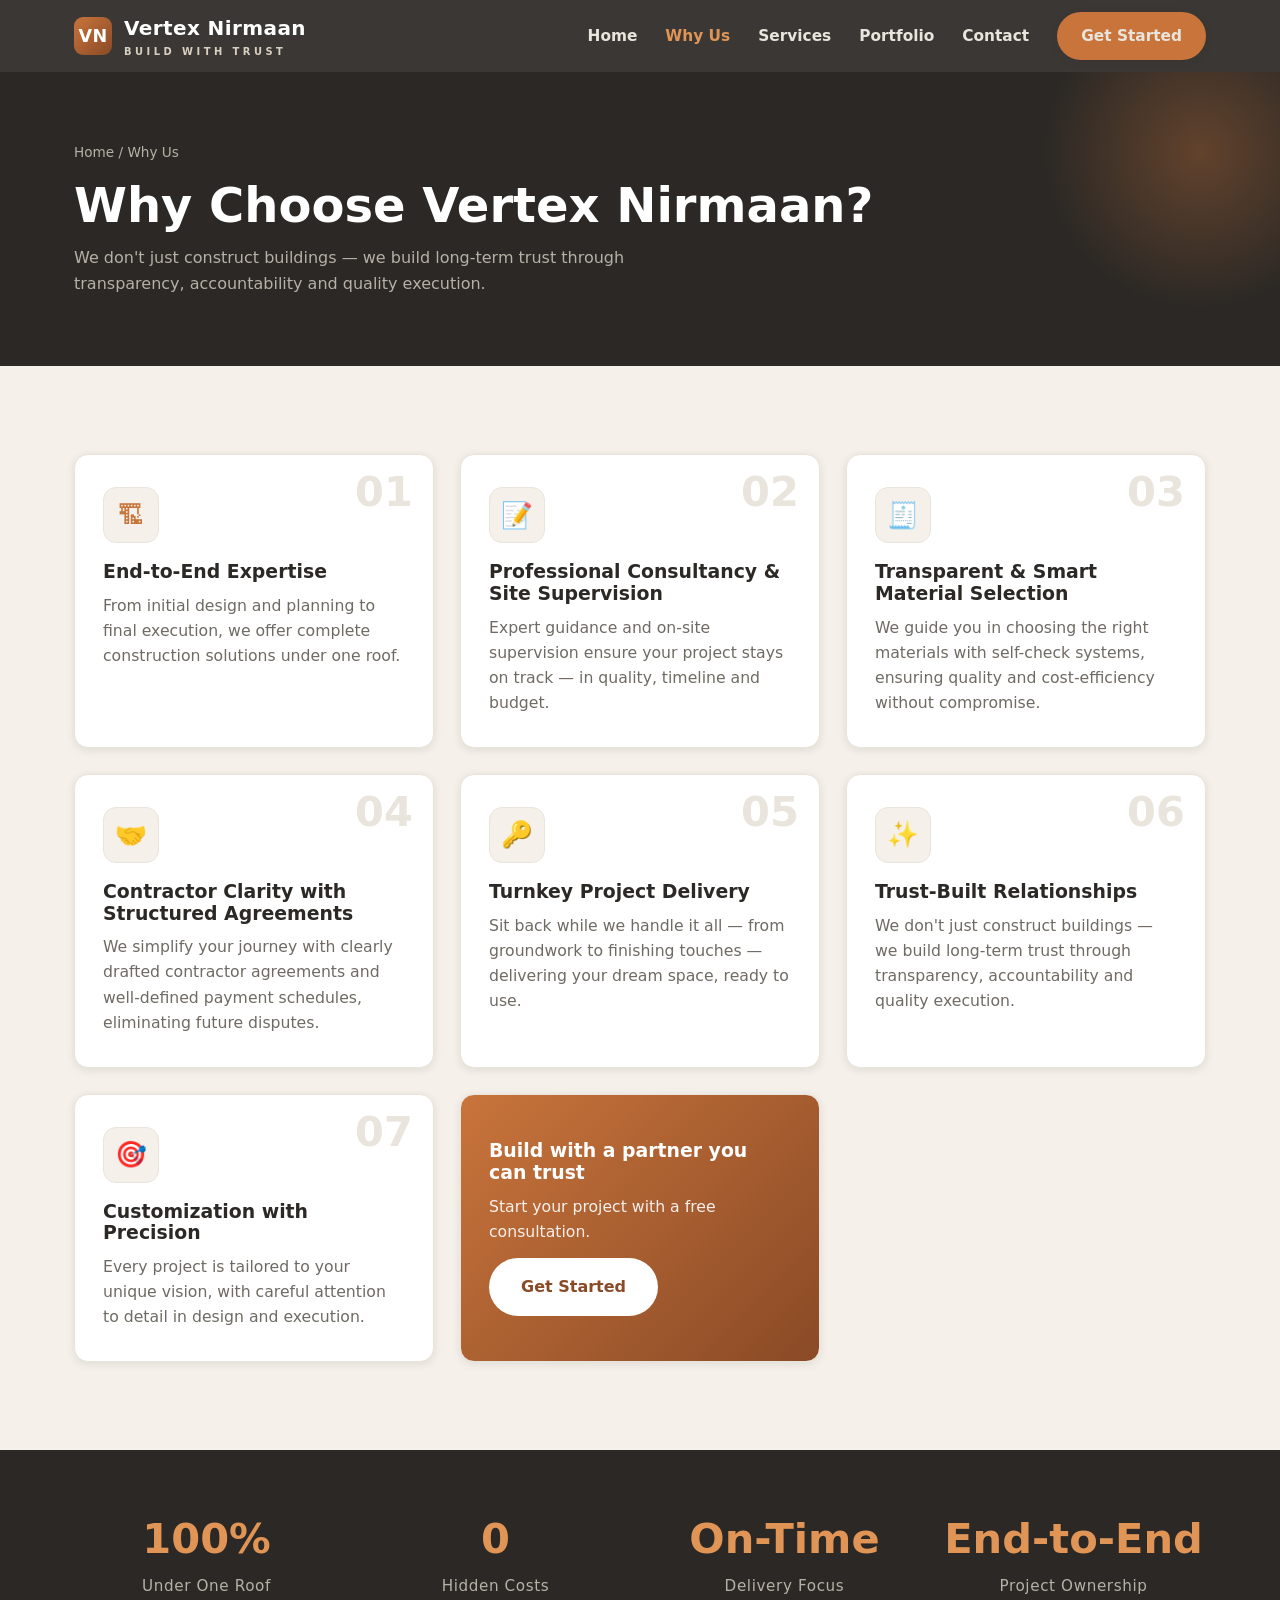
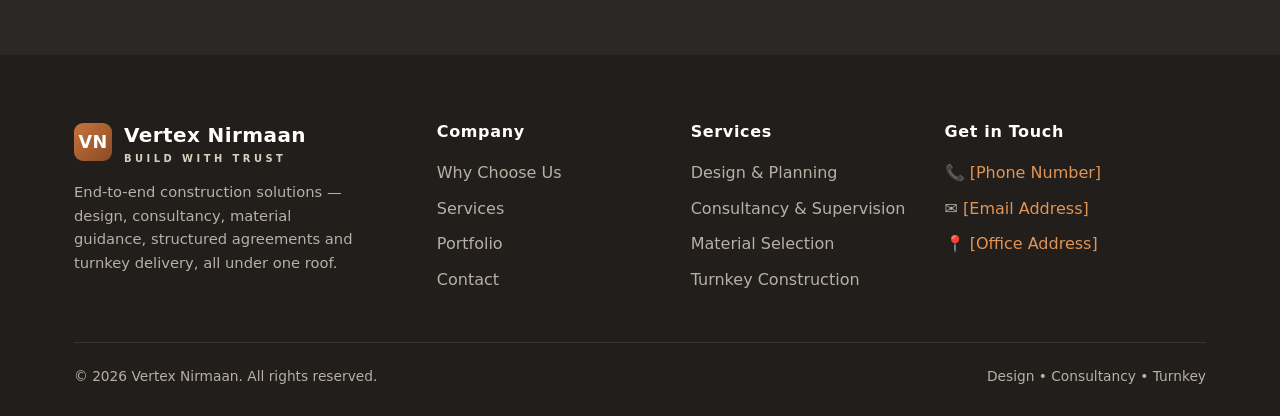
==== about.html @ 0f5bcd5d "Add files via upload" ====
<!DOCTYPE html>
<html lang="en">
<head>
<meta charset="UTF-8" />
<meta name="viewport" content="width=device-width, initial-scale=1.0" />
<title>Why Choose Us — Vertex Nirmaan</title>
<meta name="description" content="Why choose Vertex Nirmaan — end-to-end expertise, professional consultancy, transparent material selection, structured agreements, turnkey delivery, trust and precision." />
<link rel="stylesheet" href="style.css" />
</head>
<body>

<header class="nav">
  <div class="container nav__inner">
    <a class="brand" href="index.html"><span class="brand__mark">VN</span><span>Vertex Nirmaan<small>BUILD WITH TRUST</small></span></a>
    <button class="nav__toggle" aria-label="Toggle menu">&#9776;</button>
    <ul class="nav__links">
      <li><a href="index.html">Home</a></li>
      <li><a href="about.html">Why Us</a></li>
      <li><a href="services.html">Services</a></li>
      <li><a href="portfolio.html">Portfolio</a></li>
      <li><a href="contact.html">Contact</a></li>
      <li class="nav__cta-li"><a class="btn btn-primary nav__cta" href="#" data-open-enquiry>Get Started</a></li>
    </ul>
  </div>
</header>

<section class="page-hero">
  <div class="container">
    <div class="breadcrumb"><a href="index.html">Home</a> / Why Us</div>
    <h1>Why Choose Vertex Nirmaan?</h1>
    <p>We don't just construct buildings — we build long-term trust through transparency, accountability and quality execution.</p>
  </div>
</section>

<section class="section">
  <div class="container">
    <div class="grid grid-3">
      <div class="feature reveal"><span class="feature__num">01</span><div class="feature__icon">&#127959;</div><h3>End-to-End Expertise</h3><p>From initial design and planning to final execution, we offer complete construction solutions under one roof.</p></div>
      <div class="feature reveal"><span class="feature__num">02</span><div class="feature__icon">&#128221;</div><h3>Professional Consultancy &amp; Site Supervision</h3><p>Expert guidance and on-site supervision ensure your project stays on track — in quality, timeline and budget.</p></div>
      <div class="feature reveal"><span class="feature__num">03</span><div class="feature__icon">&#129534;</div><h3>Transparent &amp; Smart Material Selection</h3><p>We guide you in choosing the right materials with self-check systems, ensuring quality and cost-efficiency without compromise.</p></div>
      <div class="feature reveal"><span class="feature__num">04</span><div class="feature__icon">&#129309;</div><h3>Contractor Clarity with Structured Agreements</h3><p>We simplify your journey with clearly drafted contractor agreements and well-defined payment schedules, eliminating future disputes.</p></div>
      <div class="feature reveal"><span class="feature__num">05</span><div class="feature__icon">&#128273;</div><h3>Turnkey Project Delivery</h3><p>Sit back while we handle it all — from groundwork to finishing touches — delivering your dream space, ready to use.</p></div>
      <div class="feature reveal"><span class="feature__num">06</span><div class="feature__icon">&#10024;</div><h3>Trust-Built Relationships</h3><p>We don't just construct buildings — we build long-term trust through transparency, accountability and quality execution.</p></div>
      <div class="feature reveal"><span class="feature__num">07</span><div class="feature__icon">&#127919;</div><h3>Customization with Precision</h3><p>Every project is tailored to your unique vision, with careful attention to detail in design and execution.</p></div>
      <div class="feature reveal" style="background:linear-gradient(135deg,var(--clay),var(--rust));color:#fff;display:flex;flex-direction:column;justify-content:center;align-items:flex-start;">
        <h3 style="color:#fff;">Build with a partner you can trust</h3>
        <p style="color:rgba(255,255,255,.9);">Start your project with a free consultation.</p>
        <a class="btn" style="background:#fff;color:var(--rust);margin-top:14px;" href="#" data-open-enquiry>Get Started</a>
      </div>
    </div>
  </div>
</section>

<section class="section--tight band">
  <div class="container">
    <div class="stats">
      <div class="stat"><b>100%</b><span>Under One Roof</span></div>
      <div class="stat"><b>0</b><span>Hidden Costs</span></div>
      <div class="stat"><b>On-Time</b><span>Delivery Focus</span></div>
      <div class="stat"><b>End-to-End</b><span>Project Ownership</span></div>
    </div>
  </div>
</section>

<footer class="footer">
  <div class="container">
    <div class="footer__grid">
      <div class="footer__brand"><div class="brand" style="color:#fff;"><span class="brand__mark">VN</span><span style="color:#fff;">Vertex Nirmaan<small>BUILD WITH TRUST</small></span></div><p>End-to-end construction solutions — design, consultancy, material guidance, structured agreements and turnkey delivery, all under one roof.</p></div>
      <div><h4>Company</h4><ul><li><a href="about.html">Why Choose Us</a></li><li><a href="services.html">Services</a></li><li><a href="portfolio.html">Portfolio</a></li><li><a href="contact.html">Contact</a></li></ul></div>
      <div><h4>Services</h4><ul><li><a href="services.html">Design &amp; Planning</a></li><li><a href="services.html">Consultancy &amp; Supervision</a></li><li><a href="services.html">Material Selection</a></li><li><a href="services.html">Turnkey Construction</a></li></ul></div>
      <div><h4>Get in Touch</h4><ul><li>&#128222; <span class="placeholder-note">[Phone Number]</span></li><li>&#9993; <span class="placeholder-note">[Email Address]</span></li><li>&#128205; <span class="placeholder-note">[Office Address]</span></li></ul></div>
    </div>
    <div class="footer__bottom"><span>&copy; <span id="year">2026</span> Vertex Nirmaan. All rights reserved.</span><span>Design • Consultancy • Turnkey</span></div>
  </div>
</footer>

<div class="modal" id="enquiry-modal" role="dialog" aria-modal="true">
  <div class="modal__backdrop" data-close-modal></div>
  <div class="modal__card">
    <div class="modal__head"><button class="modal__close" data-close-modal aria-label="Close">&times;</button><h3>Start Your Project</h3><p>Fill in your details and we'll get back to you shortly.</p></div>
    <form class="form" novalidate>
      <div class="row"><div class="field"><label>Full Name *</label><input type="text" required placeholder="Your name" /></div><div class="field"><label>Phone *</label><input type="tel" required placeholder="Mobile number" /></div></div>
      <div class="field"><label>Email</label><input type="email" placeholder="you@example.com" /></div>
      <div class="row"><div class="field"><label>Service Required *</label><select required><option value="">Select a service</option><option>Design &amp; Planning</option><option>Consultancy &amp; Supervision</option><option>Material Selection &amp; Self-check</option><option>Contractor Agreement &amp; Scheduling</option><option>Turnkey Construction</option></select></div><div class="field"><label>Location / City</label><input type="text" placeholder="Project location" /></div></div>
      <div class="field"><label>Project Details</label><textarea placeholder="Tell us about your plot size, budget range, timeline or any specific requirement…"></textarea></div>
      <button type="submit" class="btn btn-primary">Submit Enquiry</button>
    </form>
    <div class="form__success"><div class="tick">&#10003;</div><h3>Thank you!</h3><p style="color:var(--concrete-500);margin-top:8px;">Your enquiry has been received. Our team will contact you soon.<br><small>(Demo form — connect to email/CRM for live submissions.)</small></p><button class="btn btn-outline" style="margin-top:18px;" data-close-modal>Close</button></div>
  </div>
</div>

<script src="script.js"></script>
</body>
</html>
---- style.css ----
/* ===========================================================
   Vertex Nirmaan — Earthy / Concrete theme
   Shared stylesheet
   =========================================================== */

:root {
  --concrete-900: #2b2825;
  --concrete-800: #3a3733;
  --concrete-700: #4d4945;
  --concrete-500: #6f6a63;
  --concrete-300: #b7b0a6;
  --concrete-100: #e9e4dc;
  --concrete-50:  #f5f1ea;
  --sand:         #d9cfc0;
  --clay:         #c8743b;   /* primary accent (orange-brown) */
  --clay-dark:    #a85c2a;
  --clay-light:   #e09556;
  --rust:         #8a4a26;
  --ink:          #211e1b;
  --white:        #ffffff;

  --shadow-sm: 0 2px 8px rgba(33,30,27,.10);
  --shadow-md: 0 10px 30px rgba(33,30,27,.16);
  --shadow-lg: 0 24px 60px rgba(33,30,27,.24);

  --radius: 14px;
  --maxw: 1180px;
  --font: "Segoe UI", system-ui, -apple-system, "Helvetica Neue", Arial, sans-serif;
}

* { box-sizing: border-box; margin: 0; padding: 0; }

html { scroll-behavior: smooth; }

body {
  font-family: var(--font);
  color: var(--concrete-900);
  background: var(--concrete-50);
  line-height: 1.6;
  -webkit-font-smoothing: antialiased;
}

img { display: block; max-width: 100%; }

a { color: inherit; text-decoration: none; }

.container { width: 100%; max-width: var(--maxw); margin: 0 auto; padding: 0 24px; }

.section { padding: 88px 0; }
.section--tight { padding: 56px 0; }

.eyebrow {
  display: inline-block;
  font-size: .8rem;
  letter-spacing: .22em;
  text-transform: uppercase;
  color: var(--clay);
  font-weight: 700;
  margin-bottom: 14px;
}

h1, h2, h3 { line-height: 1.15; font-weight: 800; color: var(--concrete-900); }
h2.section-title { font-size: clamp(1.8rem, 3.4vw, 2.7rem); margin-bottom: 16px; }
.section-intro { max-width: 640px; color: var(--concrete-500); font-size: 1.05rem; margin-bottom: 48px; }
.center { text-align: center; }
.center .section-intro { margin-left: auto; margin-right: auto; }

/* ---------- Buttons ---------- */
.btn {
  display: inline-flex; align-items: center; gap: 10px;
  padding: 14px 30px; border-radius: 999px;
  font-weight: 700; font-size: 1rem; cursor: pointer;
  border: 2px solid transparent; transition: .25s ease;
}
.btn-primary { background: var(--clay); color: #fff; box-shadow: var(--shadow-sm); }
.btn-primary:hover { background: var(--clay-dark); transform: translateY(-2px); box-shadow: var(--shadow-md); }
.btn-ghost { background: transparent; color: #fff; border-color: rgba(255,255,255,.7); }
.btn-ghost:hover { background: rgba(255,255,255,.14); }
.btn-outline { background: transparent; color: var(--clay-dark); border-color: var(--clay); }
.btn-outline:hover { background: var(--clay); color: #fff; }

/* ---------- Navbar ---------- */
.nav {
  position: sticky; top: 0; z-index: 100;
  background: rgba(43,40,37,.92);
  backdrop-filter: blur(10px);
  color: #fff;
}
.nav__inner { display: flex; align-items: center; justify-content: space-between; height: 72px; }
.brand { display: flex; align-items: center; gap: 12px; font-weight: 800; font-size: 1.25rem; letter-spacing: .02em; }
.brand__mark {
  width: 38px; height: 38px; border-radius: 9px;
  background: linear-gradient(135deg, var(--clay), var(--rust));
  display: grid; place-items: center; color: #fff; font-weight: 900; font-size: 1.1rem;
}
.brand span small { display: block; font-size: .62rem; letter-spacing: .35em; color: var(--sand); font-weight: 600; }
.nav__links { display: flex; align-items: center; gap: 28px; list-style: none; }
.nav__links a { font-weight: 600; font-size: .96rem; color: var(--concrete-100); transition: color .2s; }
.nav__links a:hover, .nav__links a.active { color: var(--clay-light); }
.nav__cta { padding: 10px 22px; font-size: .92rem; }
.nav__toggle { display: none; background: none; border: 0; color: #fff; font-size: 1.6rem; cursor: pointer; }

/* ---------- Hero carousel ---------- */
.hero { position: relative; }
.carousel { position: relative; height: 86vh; min-height: 540px; overflow: hidden; }
.slide {
  position: absolute; inset: 0; opacity: 0; visibility: hidden;
  transition: opacity .8s ease;
  display: flex; align-items: center;
  background-size: cover; background-position: center;
}
.slide.active { opacity: 1; visibility: visible; }
.slide::after { content: ""; position: absolute; inset: 0; background: linear-gradient(90deg, rgba(33,30,27,.82) 0%, rgba(33,30,27,.55) 45%, rgba(33,30,27,.2) 100%); }
.slide__content { position: relative; z-index: 2; color: #fff; max-width: 640px; }
.slide__tag { display:inline-block; background: var(--clay); padding: 7px 16px; border-radius: 999px; font-size:.8rem; letter-spacing:.12em; text-transform: uppercase; font-weight:700; margin-bottom: 20px; }
.slide__content h1 { font-size: clamp(2.1rem, 5vw, 3.6rem); color: #fff; margin-bottom: 18px; }
.slide__content p { font-size: 1.15rem; color: var(--concrete-100); margin-bottom: 30px; }
.hero__actions { display: flex; gap: 14px; flex-wrap: wrap; }

/* carousel controls */
.carousel__arrow {
  position: absolute; top: 50%; transform: translateY(-50%); z-index: 5;
  width: 52px; height: 52px; border-radius: 50%; border: 0; cursor: pointer;
  background: rgba(255,255,255,.18); color: #fff; font-size: 1.4rem;
  backdrop-filter: blur(4px); transition: background .2s;
}
.carousel__arrow:hover { background: var(--clay); }
.carousel__arrow.prev { left: 24px; }
.carousel__arrow.next { right: 24px; }
.carousel__dots { position: absolute; bottom: 26px; left: 50%; transform: translateX(-50%); z-index: 5; display: flex; gap: 12px; }
.carousel__dots button { width: 13px; height: 13px; border-radius: 50%; border: 2px solid #fff; background: transparent; cursor: pointer; transition: .2s; }
.carousel__dots button.active { background: var(--clay); border-color: var(--clay); transform: scale(1.15); }

/* ---------- Why Choose Us cards ---------- */
.grid { display: grid; gap: 26px; }
.grid-3 { grid-template-columns: repeat(3, 1fr); }
.grid-2 { grid-template-columns: repeat(2, 1fr); }

.feature {
  background: #fff; border-radius: var(--radius); padding: 32px 28px;
  box-shadow: var(--shadow-sm); border: 1px solid var(--concrete-100);
  transition: transform .25s, box-shadow .25s; position: relative; overflow: hidden;
}
.feature::before { content: ""; position: absolute; left: 0; top: 0; height: 4px; width: 0; background: var(--clay); transition: width .3s; }
.feature:hover { transform: translateY(-6px); box-shadow: var(--shadow-md); }
.feature:hover::before { width: 100%; }
.feature__icon {
  width: 56px; height: 56px; border-radius: 13px; display: grid; place-items: center;
  background: var(--concrete-50); color: var(--clay); margin-bottom: 18px;
  font-size: 1.6rem; border: 1px solid var(--concrete-100);
}
.feature h3 { font-size: 1.18rem; margin-bottom: 10px; }
.feature p { color: var(--concrete-500); font-size: .98rem; }
.feature__num { position: absolute; right: 20px; top: 16px; font-size: 2.6rem; font-weight: 900; color: var(--concrete-100); line-height: 1; }

/* ---------- Services ---------- */
.service-card {
  display: flex; gap: 22px; align-items: flex-start;
  background: #fff; border-radius: var(--radius); padding: 30px;
  box-shadow: var(--shadow-sm); border: 1px solid var(--concrete-100);
  transition: transform .25s, box-shadow .25s;
}
.service-card:hover { transform: translateY(-5px); box-shadow: var(--shadow-md); }
.service-card .letter {
  flex: 0 0 auto; width: 54px; height: 54px; border-radius: 12px;
  background: linear-gradient(135deg, var(--clay), var(--rust)); color: #fff;
  display: grid; place-items: center; font-weight: 900; font-size: 1.3rem; text-transform: uppercase;
}
.service-card h3 { font-size: 1.2rem; margin-bottom: 8px; }
.service-card p { color: var(--concrete-500); }

/* big service blocks (services page) */
.service-block { display: grid; grid-template-columns: 1.1fr 1fr; gap: 40px; align-items: center; margin-bottom: 64px; }
.service-block:nth-child(even) .service-block__media { order: -1; }
.service-block__media {
  border-radius: var(--radius); min-height: 280px; box-shadow: var(--shadow-md);
  background-size: cover; background-position: center; position: relative; overflow: hidden;
}
.service-block__media .ph-label { position:absolute; bottom:14px; left:14px; background: rgba(33,30,27,.7); color:#fff; padding:6px 12px; border-radius:8px; font-size:.78rem; letter-spacing:.08em; }
.service-block h3 { font-size: 1.7rem; margin-bottom: 14px; }
.service-block ul { list-style: none; margin-top: 16px; }
.service-block li { padding-left: 28px; position: relative; margin-bottom: 10px; color: var(--concrete-700); }
.service-block li::before { content: "✓"; position: absolute; left: 0; color: var(--clay); font-weight: 900; }

/* ---------- Portfolio ---------- */
.portfolio-grid { display: grid; grid-template-columns: repeat(3, 1fr); gap: 22px; }
.project {
  border-radius: var(--radius); overflow: hidden; box-shadow: var(--shadow-sm);
  background: #fff; position: relative; transition: transform .25s, box-shadow .25s;
}
.project:hover { transform: translateY(-5px); box-shadow: var(--shadow-md); }
.project__img { height: 220px; background-size: cover; background-position: center; position: relative; }
.project__img::after { content:""; position:absolute; inset:0; background: linear-gradient(to top, rgba(33,30,27,.55), transparent 55%); }
.project__body { padding: 20px 22px; }
.project__tag { font-size:.74rem; letter-spacing:.12em; text-transform: uppercase; color: var(--clay); font-weight:700; }
.project__body h3 { font-size: 1.12rem; margin: 6px 0; }
.project__body p { color: var(--concrete-500); font-size: .93rem; }
.project__meta { display:flex; gap:18px; margin-top:14px; font-size:.85rem; color: var(--concrete-500); }
.project__meta b { color: var(--concrete-800); }

/* ---------- Stats band ---------- */
.band { background: var(--concrete-900); color: #fff; }
.stats { display: grid; grid-template-columns: repeat(4,1fr); gap: 24px; text-align:center; }
.stat b { display:block; font-size: 2.6rem; color: var(--clay-light); font-weight: 900; }
.stat span { color: var(--concrete-300); font-size: .95rem; letter-spacing: .04em; }

/* ---------- CTA strip ---------- */
.cta-strip { background: linear-gradient(120deg, var(--rust), var(--clay)); color:#fff; border-radius: var(--radius); padding: 48px; text-align:center; box-shadow: var(--shadow-md); }
.cta-strip h2 { color:#fff; font-size: clamp(1.6rem,3vw,2.3rem); margin-bottom: 12px; }
.cta-strip p { color: rgba(255,255,255,.9); margin-bottom: 26px; }
.cta-strip .btn-primary { background:#fff; color: var(--rust); }
.cta-strip .btn-primary:hover { background: var(--concrete-900); color:#fff; }

/* ---------- Footer ---------- */
.footer { background: var(--ink); color: var(--concrete-300); padding: 64px 0 28px; }
.footer__grid { display:grid; grid-template-columns: 1.5fr 1fr 1fr 1.2fr; gap: 36px; }
.footer h4 { color:#fff; font-size: 1rem; margin-bottom: 16px; letter-spacing:.04em; }
.footer ul { list-style:none; }
.footer li { margin-bottom: 10px; }
.footer a:hover { color: var(--clay-light); }
.footer__brand p { margin-top: 14px; max-width: 280px; font-size: .92rem; }
.footer__bottom { border-top: 1px solid rgba(255,255,255,.1); margin-top: 40px; padding-top: 22px; display:flex; justify-content: space-between; flex-wrap: wrap; gap: 10px; font-size:.86rem; }
.placeholder-note { color: var(--clay-light); }

/* ---------- Modal / Enquiry form ---------- */
.modal { position: fixed; inset: 0; z-index: 200; display: none; align-items: center; justify-content: center; padding: 20px; }
.modal.open { display: flex; }
.modal__backdrop { position:absolute; inset:0; background: rgba(33,30,27,.66); backdrop-filter: blur(3px); }
.modal__card { position: relative; background:#fff; border-radius: var(--radius); width: 100%; max-width: 560px; max-height: 92vh; overflow-y: auto; box-shadow: var(--shadow-lg); animation: pop .3s ease; }
@keyframes pop { from { transform: translateY(20px) scale(.97); opacity:0; } to { transform: none; opacity:1; } }
.modal__head { background: linear-gradient(120deg, var(--concrete-900), var(--rust)); color:#fff; padding: 26px 30px; border-radius: var(--radius) var(--radius) 0 0; }
.modal__head h3 { color:#fff; font-size: 1.5rem; }
.modal__head p { color: var(--concrete-100); font-size:.95rem; margin-top: 4px; }
.modal__close { position:absolute; top:16px; right:18px; background: rgba(255,255,255,.18); border:0; color:#fff; width:36px; height:36px; border-radius:50%; font-size:1.3rem; cursor:pointer; }
.modal__close:hover { background: rgba(255,255,255,.32); }
.form { padding: 28px 30px 32px; }
.form .row { display:grid; grid-template-columns: 1fr 1fr; gap: 16px; }
.field { margin-bottom: 16px; }
.field label { display:block; font-weight:600; font-size:.9rem; margin-bottom: 6px; color: var(--concrete-800); }
.field input, .field select, .field textarea {
  width:100%; padding: 12px 14px; border-radius: 10px; border:1px solid var(--concrete-300);
  font-family: inherit; font-size: .96rem; background: var(--concrete-50); transition: border .2s, box-shadow .2s;
}
.field input:focus, .field select:focus, .field textarea:focus { outline:0; border-color: var(--clay); box-shadow: 0 0 0 3px rgba(200,116,59,.18); background:#fff; }
.field textarea { resize: vertical; min-height: 90px; }
.form .btn-primary { width: 100%; justify-content: center; margin-top: 6px; }
.form__success { display:none; padding: 30px; text-align:center; }
.form__success.show { display:block; }
.form__success .tick { width:64px; height:64px; border-radius:50%; background: var(--clay); color:#fff; display:grid; place-items:center; font-size:2rem; margin: 0 auto 16px; }

/* ---------- Page hero (inner pages) ---------- */
.page-hero { background: var(--concrete-900); color:#fff; padding: 70px 0; position: relative; overflow:hidden; }
.page-hero::after { content:""; position:absolute; right:-80px; top:-80px; width:320px; height:320px; border-radius:50%; background: radial-gradient(circle, rgba(200,116,59,.35), transparent 70%); }
.page-hero h1 { color:#fff; font-size: clamp(2rem,4vw,3rem); position: relative; }
.page-hero p { color: var(--concrete-300); max-width: 560px; margin-top: 12px; position: relative; }
.breadcrumb { font-size:.85rem; color: var(--concrete-300); margin-bottom: 14px; position: relative; }
.breadcrumb a:hover { color: var(--clay-light); }

/* ---------- Reveal animation ---------- */
.reveal { opacity: 0; transform: translateY(24px); transition: opacity .6s ease, transform .6s ease; }
.reveal.in { opacity: 1; transform: none; }

/* ---------- Responsive ---------- */
@media (max-width: 940px) {
  .grid-3, .portfolio-grid, .stats { grid-template-columns: repeat(2,1fr); }
  .footer__grid { grid-template-columns: 1fr 1fr; }
  .service-block { grid-template-columns: 1fr; }
  .service-block:nth-child(even) .service-block__media { order: 0; }
}
@media (max-width: 720px) {
  .nav__links {
    position: absolute; top: 72px; left: 0; right: 0; flex-direction: column;
    background: var(--concrete-900); padding: 18px 24px; gap: 16px; display: none;
  }
  .nav__links.open { display: flex; }
  .nav__toggle { display: block; }
  .nav__cta-li { width: 100%; }
  .nav__cta { width: 100%; justify-content: center; }
  .grid-3, .grid-2, .portfolio-grid, .stats, .footer__grid, .form .row { grid-template-columns: 1fr; }
  .section { padding: 60px 0; }
  .carousel { height: 78vh; }
  .cta-strip { padding: 36px 24px; }
}
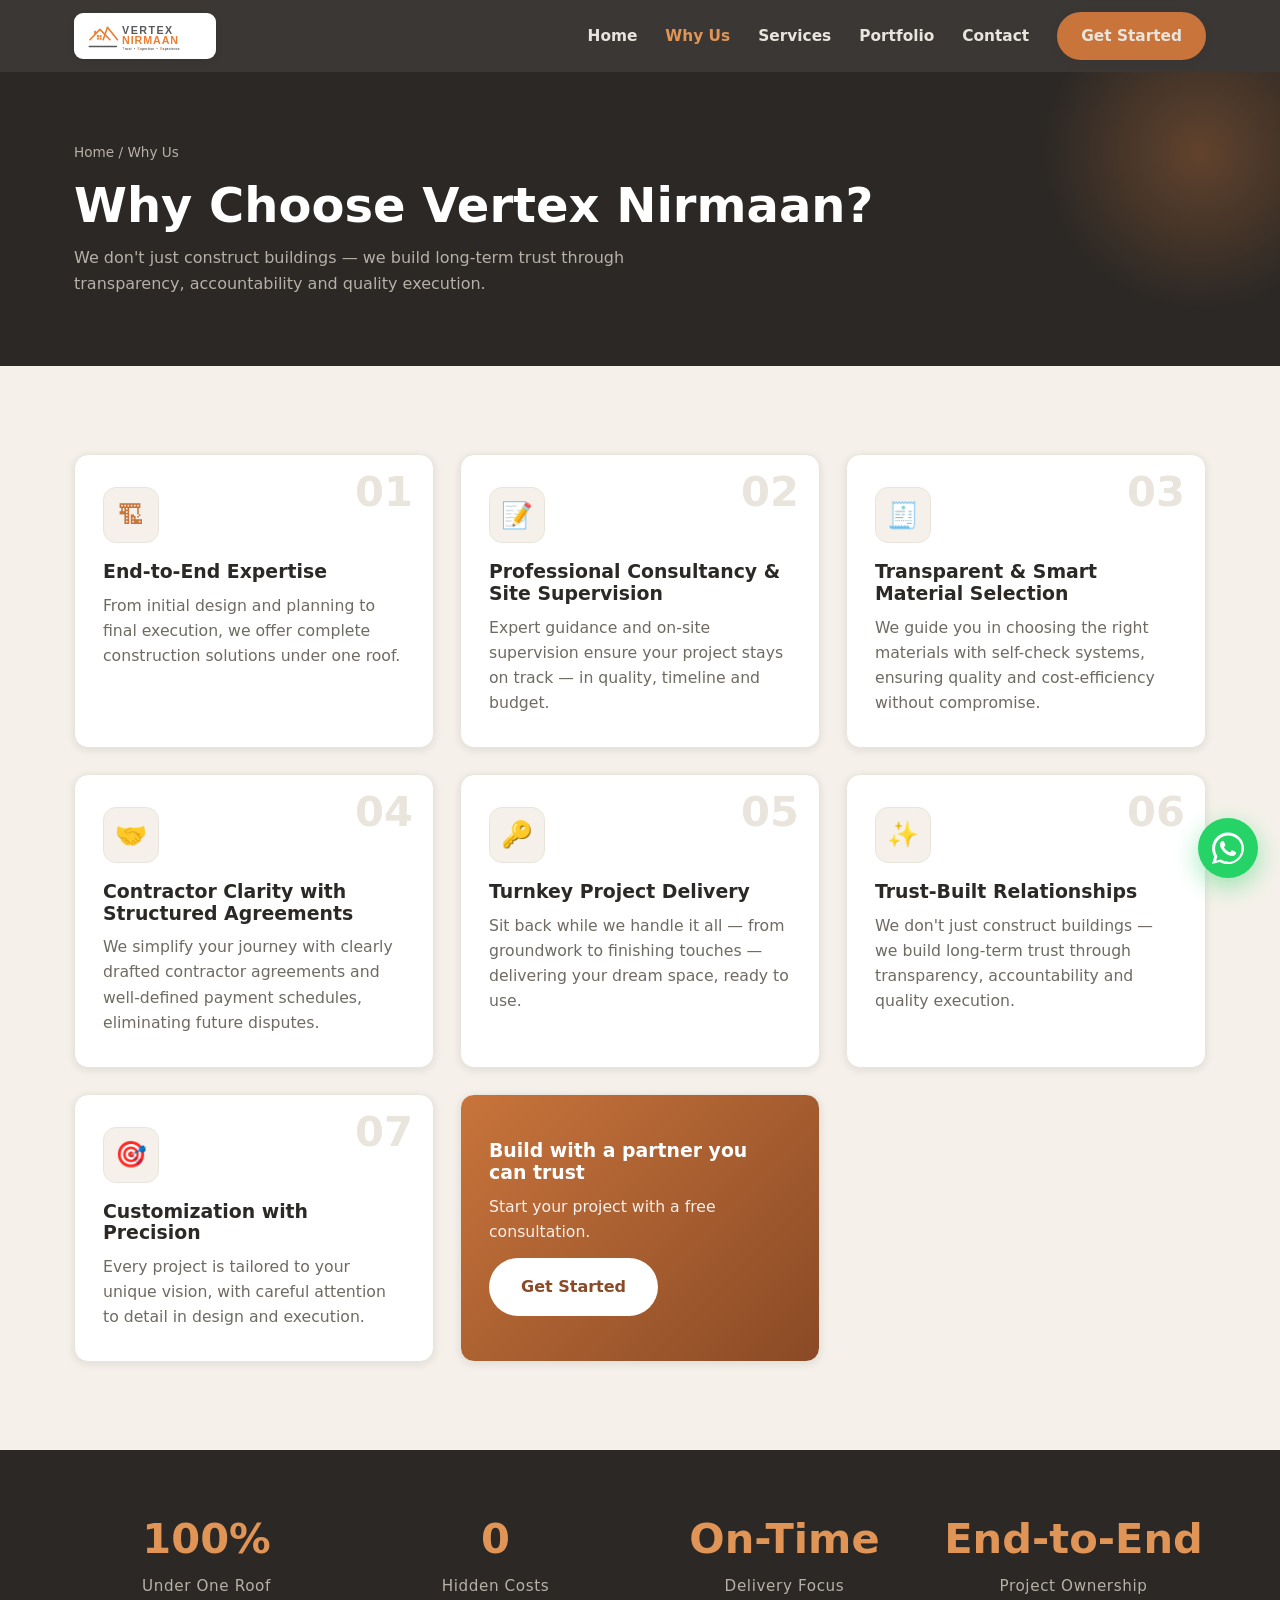
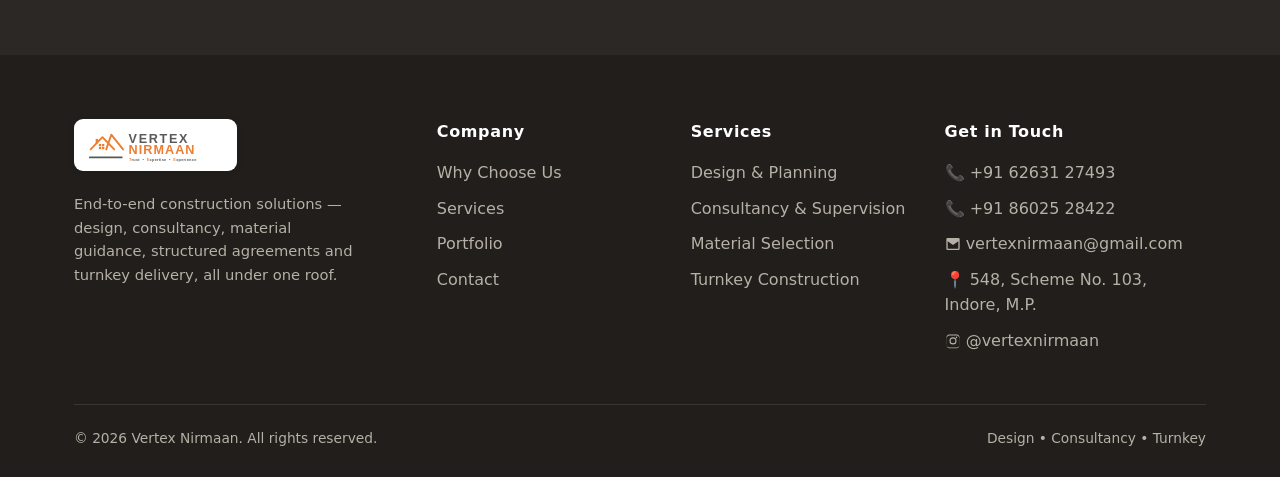
==== commit 870ac5e9: "Add files via upload" ====
--- a/about.html
+++ b/about.html
@@ -5,13 +5,14 @@
 <meta name="viewport" content="width=device-width, initial-scale=1.0" />
 <title>Why Choose Us — Vertex Nirmaan</title>
 <meta name="description" content="Why choose Vertex Nirmaan — end-to-end expertise, professional consultancy, transparent material selection, structured agreements, turnkey delivery, trust and precision." />
+<link rel="icon" href="logo.svg" type="image/svg+xml" />
 <link rel="stylesheet" href="style.css" />
 </head>
 <body>
 
 <header class="nav">
   <div class="container nav__inner">
-    <a class="brand" href="index.html"><span class="brand__mark">VN</span><span>Vertex Nirmaan<small>BUILD WITH TRUST</small></span></a>
+    <a class="brand" href="index.html"><img src="logo.svg" alt="Vertex Nirmaan — Trust • Expertise • Experience" class="brand__logo" /></a>
     <button class="nav__toggle" aria-label="Toggle menu">&#9776;</button>
     <ul class="nav__links">
       <li><a href="index.html">Home</a></li>
@@ -65,10 +66,10 @@
 <footer class="footer">
   <div class="container">
     <div class="footer__grid">
-      <div class="footer__brand"><div class="brand" style="color:#fff;"><span class="brand__mark">VN</span><span style="color:#fff;">Vertex Nirmaan<small>BUILD WITH TRUST</small></span></div><p>End-to-end construction solutions — design, consultancy, material guidance, structured agreements and turnkey delivery, all under one roof.</p></div>
+      <div class="footer__brand"><div class="brand brand--footer"><img src="logo.svg" alt="Vertex Nirmaan" class="brand__logo" /></div><p>End-to-end construction solutions — design, consultancy, material guidance, structured agreements and turnkey delivery, all under one roof.</p></div>
       <div><h4>Company</h4><ul><li><a href="about.html">Why Choose Us</a></li><li><a href="services.html">Services</a></li><li><a href="portfolio.html">Portfolio</a></li><li><a href="contact.html">Contact</a></li></ul></div>
       <div><h4>Services</h4><ul><li><a href="services.html">Design &amp; Planning</a></li><li><a href="services.html">Consultancy &amp; Supervision</a></li><li><a href="services.html">Material Selection</a></li><li><a href="services.html">Turnkey Construction</a></li></ul></div>
-      <div><h4>Get in Touch</h4><ul><li>&#128222; <span class="placeholder-note">[Phone Number]</span></li><li>&#9993; <span class="placeholder-note">[Email Address]</span></li><li>&#128205; <span class="placeholder-note">[Office Address]</span></li></ul></div>
+      <div><h4>Get in Touch</h4><ul class="footer__contact"><li>&#128222; <a href="tel:+916263127493">+91 62631 27493</a></li><li>&#128222; <a href="tel:+918602528422">+91 86025 28422</a></li><li><svg viewBox="0 0 24 24" width="16" height="16" fill="currentColor" style="vertical-align:-3px" aria-hidden="true"><path d="M2 5a2 2 0 0 1 2-2h16a2 2 0 0 1 2 2v14a2 2 0 0 1-2 2H4a2 2 0 0 1-2-2V5zm2 .4V5h16v.4l-8 5.6L4 5.4zM20 7.85l-7.43 5.2a1 1 0 0 1-1.14 0L4 7.85V19h16V7.85z"/></svg> <a href="mailto:vertexnirmaan@gmail.com">vertexnirmaan@gmail.com</a></li><li>&#128205; 548, Scheme No. 103, Indore, M.P.</li><li><svg viewBox="0 0 24 24" width="16" height="16" fill="currentColor" style="vertical-align:-3px" aria-hidden="true"><path d="M12 2.16c3.2 0 3.58.01 4.85.07 1.17.05 1.8.25 2.23.41.56.22.96.48 1.38.9.42.42.68.82.9 1.38.16.42.36 1.06.41 2.23.06 1.27.07 1.65.07 4.85s-.01 3.58-.07 4.85c-.05 1.17-.25 1.8-.41 2.23-.22.56-.48.96-.9 1.38-.42.42-.82.68-1.38.9-.42.16-1.06.36-2.23.41-1.27.06-1.65.07-4.85.07s-3.58-.01-4.85-.07c-1.17-.05-1.8-.25-2.23-.41a3.7 3.7 0 0 1-1.38-.9 3.7 3.7 0 0 1-.9-1.38c-.16-.42-.36-1.06-.41-2.23C2.17 15.58 2.16 15.2 2.16 12s.01-3.58.07-4.85c.05-1.17.25-1.8.41-2.23.22-.56.48-.96.9-1.38.42-.42.82-.68 1.38-.9.42-.16 1.06-.36 2.23-.41C8.42 2.17 8.8 2.16 12 2.16zm0 1.62c-3.15 0-3.5.01-4.74.07-1.14.05-1.76.24-2.17.4-.55.21-.94.47-1.35.88-.41.41-.67.8-.88 1.35-.16.41-.35 1.03-.4 2.17-.06 1.24-.07 1.59-.07 4.74s.01 3.5.07 4.74c.05 1.14.24 1.76.4 2.17.21.55.47.94.88 1.35.41.41.8.67 1.35.88.41.16 1.03.35 2.17.4 1.24.06 1.59.07 4.74.07s3.5-.01 4.74-.07c1.14-.05 1.76-.24 2.17-.4.55-.21.94-.47 1.35-.88.41-.41.67-.8.88-1.35.16-.41.35-1.03.4-2.17.06-1.24.07-1.59.07-4.74s-.01-3.5-.07-4.74c-.05-1.14-.24-1.76-.4-2.17a3.6 3.6 0 0 0-.88-1.35 3.6 3.6 0 0 0-1.35-.88c-.41-.16-1.03-.35-2.17-.4-1.24-.06-1.59-.07-4.74-.07zm0 2.76a5.3 5.3 0 1 1 0 10.6 5.3 5.3 0 0 1 0-10.6zm0 1.62a3.68 3.68 0 1 0 0 7.36 3.68 3.68 0 0 0 0-7.36zm6.5-1.62a1.24 1.24 0 1 1-2.48 0 1.24 1.24 0 0 1 2.48 0z"/></svg> <a href="https://instagram.com/vertexnirmaan" target="_blank" rel="noopener">@vertexnirmaan</a></li></ul></div>
     </div>
     <div class="footer__bottom"><span>&copy; <span id="year">2026</span> Vertex Nirmaan. All rights reserved.</span><span>Design • Consultancy • Turnkey</span></div>
   </div>
@@ -89,6 +90,8 @@
   </div>
 </div>
 
+<a class="whatsapp-float" href="https://wa.me/916263127493?text=Hi%20Vertex%20Nirmaan%2C%20I%27d%20like%20to%20enquire%20about%20a%20construction%20project." target="_blank" rel="noopener" aria-label="Chat with Vertex Nirmaan on WhatsApp" title="Chat on WhatsApp"><svg viewBox="0 0 32 32" width="32" height="32" fill="currentColor" aria-hidden="true"><path d="M16 .396C7.164.396.06 7.5.06 16.336c0 2.84.74 5.62 2.148 8.07L0 32l7.79-2.04a15.9 15.9 0 0 0 8.21 2.26h.006c8.836 0 16.004-7.104 16.004-15.94C32.01 7.5 24.836.396 16 .396zm0 29.18h-.005a13.2 13.2 0 0 1-6.73-1.84l-.483-.287-4.624 1.21 1.234-4.5-.315-.5a13.18 13.18 0 0 1-2.02-7.02c0-7.29 5.94-13.22 13.243-13.22 3.537 0 6.86 1.38 9.36 3.88a13.13 13.13 0 0 1 3.88 9.35c0 7.29-5.94 13.23-13.24 13.23zm7.26-9.9c-.397-.2-2.35-1.16-2.714-1.29-.364-.133-.63-.2-.895.2-.265.396-1.026 1.29-1.258 1.556-.232.265-.464.298-.86.099-.397-.2-1.676-.617-3.193-1.97-1.18-1.052-1.977-2.352-2.21-2.75-.23-.397-.024-.612.174-.81.18-.178.397-.464.595-.696.2-.232.265-.397.397-.662.132-.265.066-.497-.033-.696-.1-.2-.895-2.158-1.226-2.953-.323-.775-.65-.67-.895-.682l-.762-.013c-.265 0-.696.099-1.06.497-.364.397-1.39 1.358-1.39 3.31 0 1.953 1.423 3.84 1.62 4.105.2.265 2.798 4.272 6.778 5.99.948.41 1.687.654 2.263.836.95.302 1.815.26 2.498.158.762-.114 2.35-.96 2.682-1.886.33-.927.33-1.722.232-1.888-.099-.165-.364-.265-.762-.464z"/></svg></a>
+<script src="config.js"></script>
 <script src="script.js"></script>
 </body>
 </html>
--- a/style.css
+++ b/style.css
@@ -281,3 +281,27 @@
   .carousel { height: 78vh; }
   .cta-strip { padding: 36px 24px; }
 }
+
+
+/* ---------- Logo brand image ---------- */
+.brand__logo { height: 46px; width: auto; display: block; background:#fff; padding:6px 12px; border-radius:9px; box-shadow:0 2px 6px rgba(0,0,0,.12); }
+.brand--footer { display:inline-block; }
+.brand--footer .brand__logo { height:52px; }
+.footer__contact a:hover { color: var(--clay-light); }
+@media (max-width:720px){ .brand__logo{ height:38px; padding:5px 9px; } }
+
+/* ---------- Floating WhatsApp button ---------- */
+.whatsapp-float {
+  position: fixed; right: 22px; bottom: 22px; z-index: 300;
+  width: 60px; height: 60px; border-radius: 50%;
+  background: #25D366; color: #fff; display: grid; place-items: center;
+  box-shadow: 0 8px 24px rgba(37,211,102,.45);
+  transition: transform .2s, box-shadow .2s; animation: wa-pulse 2.6s infinite;
+}
+.whatsapp-float:hover { transform: scale(1.08); box-shadow: 0 12px 30px rgba(37,211,102,.6); color:#fff; }
+@keyframes wa-pulse {
+  0%   { box-shadow: 0 8px 24px rgba(37,211,102,.45), 0 0 0 0 rgba(37,211,102,.5); }
+  70%  { box-shadow: 0 8px 24px rgba(37,211,102,.45), 0 0 0 16px rgba(37,211,102,0); }
+  100% { box-shadow: 0 8px 24px rgba(37,211,102,.45), 0 0 0 0 rgba(37,211,102,0); }
+}
+@media (max-width:720px){ .whatsapp-float{ right:16px; bottom:16px; width:54px; height:54px; } }
